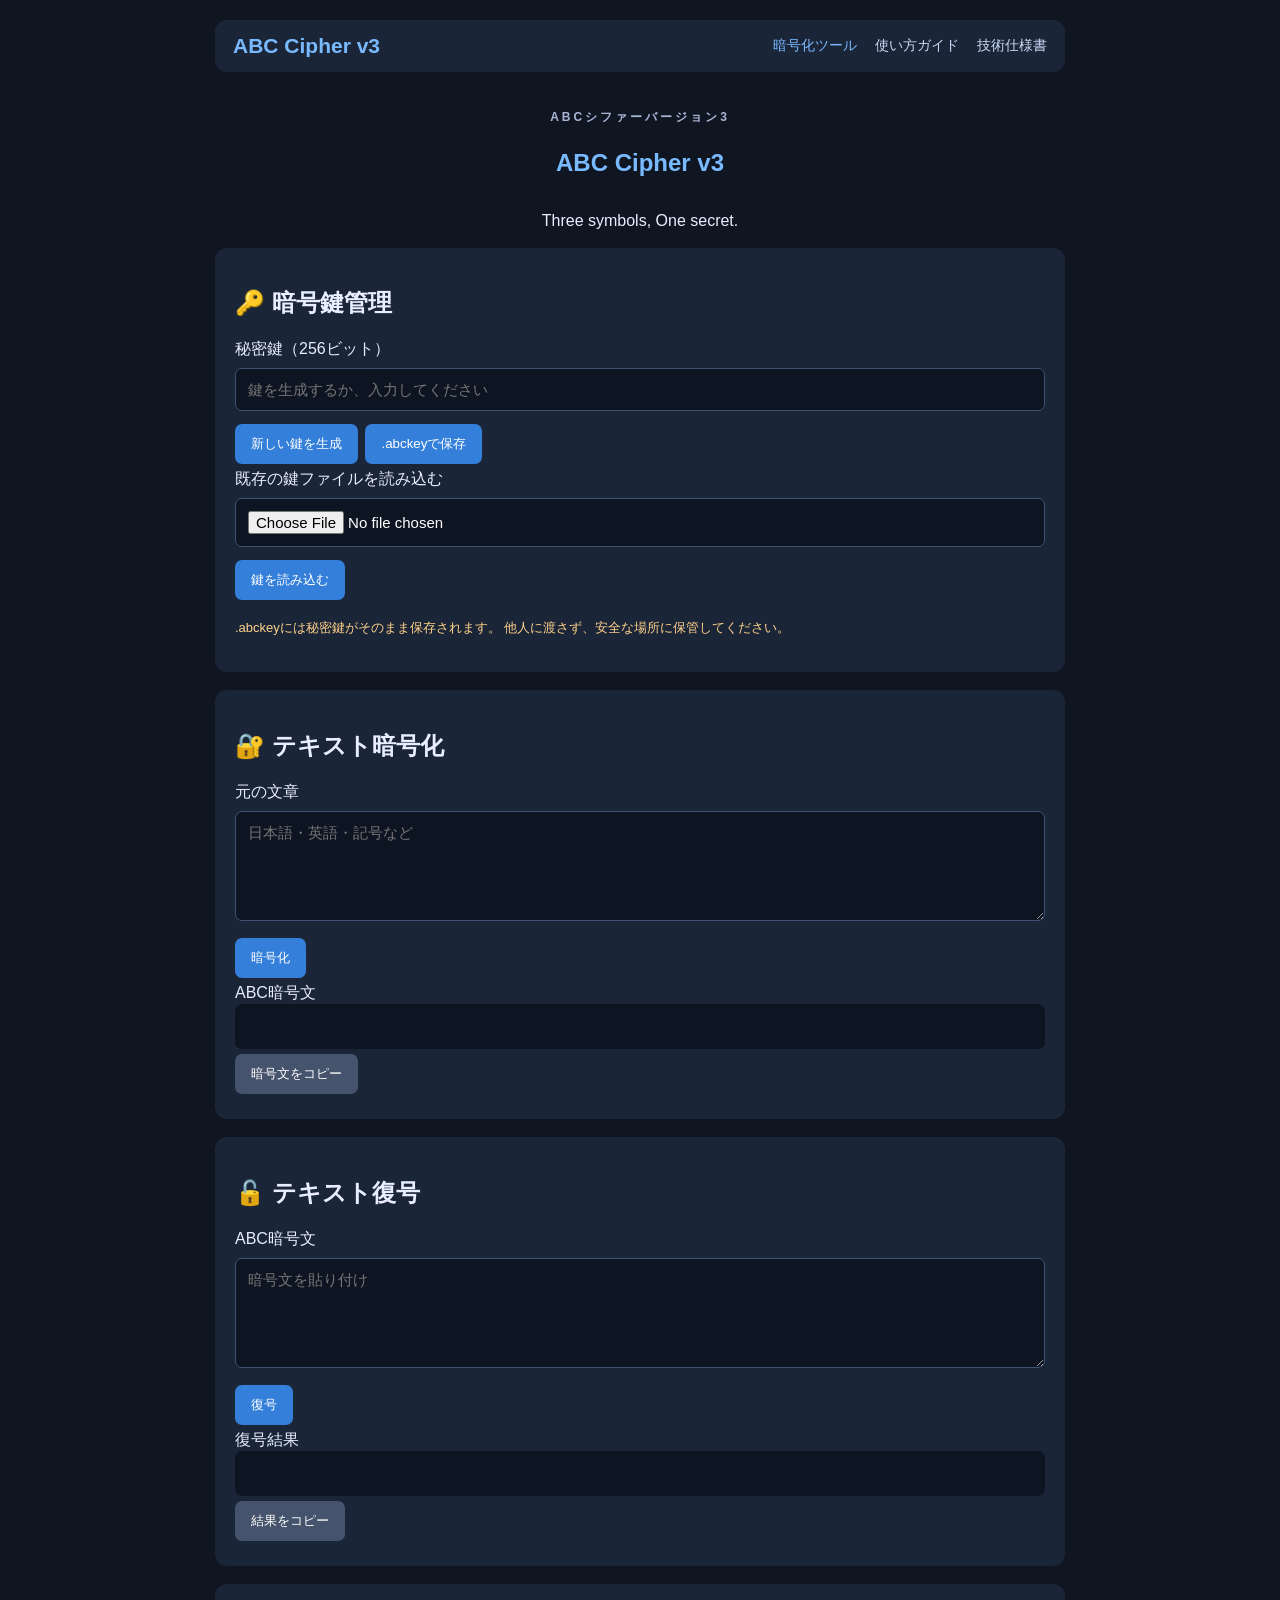
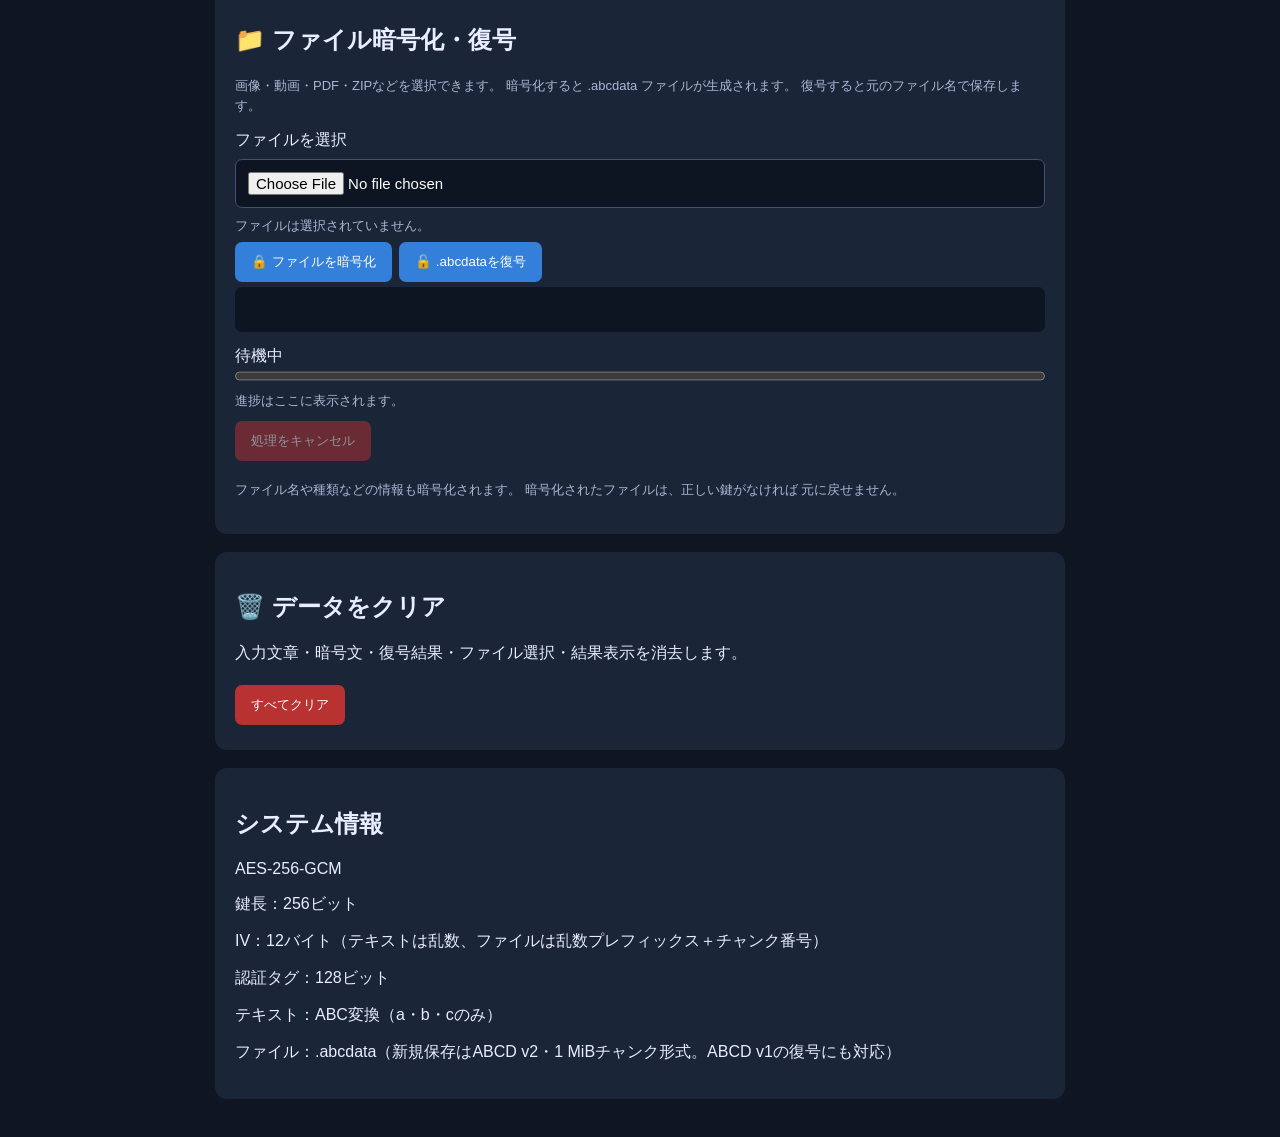
==== index.html @ d38ad551 "Update index.html" ====
<!DOCTYPE html>
<html lang="ja">
<head>
<meta charset="UTF-8">
<meta name="viewport" content="width=device-width, initial-scale=1">

<!----------
外部ファイル読み込み（上から順にCSS、JavaScript）  
------------>
<link rel="stylesheet" href="style.css">
<script src="script.js" defer></script><!--deferはHTMLの読み込みを妨げない。あとで読む-->
  
<title>ABC Cipher v3</title>
  
</head>

<body>
  <header>
    <div class="header-inner">
      <a href="index.html" class="site-logo">ABC Cipher v3</a>

      <nav class="main-nav" aria-label="メインメニュー">
        <a href="index.html" aria-current="page">暗号化ツール</a>
        <a href="guide.html">使い方ガイド</a>
        <a href="specification.html">技術仕様書</a>
      </nav>
    </div>
  </header>
  
<main>
<section class="page-heading">
<p class="eyebrow">ABCシファーバージョン3</p>
<h1>ABC Cipher v3</h1>
</section>
<p style="text-align:center">
Three symbols, One secret.
</p>
  
<div class="panel">
  <h2>🔑 暗号鍵管理</h2>

  <label for="key">秘密鍵（256ビット）</label>
  <input id="key" type="password"
         placeholder="鍵を生成するか、入力してください"
         autocomplete="off"
         spellcheck="false">

  <button onclick="generateKey()">新しい鍵を生成</button>
  <button onclick="saveKey()">.abckeyで保存</button>
<br>
  <label for="keyFile">既存の鍵ファイルを読み込む</label>
  <input id="keyFile" type="file" accept=".abckey">

  <button onclick="loadKey()">鍵を読み込む</button>

  <p class="note warning">
    .abckeyには秘密鍵がそのまま保存されます。
    他人に渡さず、安全な場所に保管してください。
  </p>
</div>

<div class="panel">
  <h2>🔐 テキスト暗号化</h2>

  <label for="plain">元の文章</label>
  <textarea id="plain"
    placeholder="日本語・英語・記号など"></textarea>

  <button onclick="encryptText()">暗号化</button>
<br>
  <label>ABC暗号文</label>
  <div id="encrypted" class="result"></div>

  <button onclick="copyText('encrypted')"
          class="secondary">暗号文をコピー</button>
</div>

<div class="panel">
  <h2>🔓 テキスト復号</h2>

  <label for="cipher">ABC暗号文</label>
  <textarea id="cipher"
    placeholder="暗号文を貼り付け"></textarea>

  <button onclick="decryptText()">復号</button>
<br>
  <label>復号結果</label>
  <div id="decrypted" class="result"></div>

  <button onclick="copyText('decrypted')"
          class="secondary">結果をコピー</button>
</div>

<div class="panel">
  <h2>📁 ファイル暗号化・復号</h2>

  <p class="note">
    画像・動画・PDF・ZIPなどを選択できます。
    暗号化すると .abcdata ファイルが生成されます。
    復号すると元のファイル名で保存します。
  </p>

  <label for="fileInput">ファイルを選択</label>
  <input id="fileInput" type="file">

  <div id="fileInfo" class="note">
    ファイルは選択されていません。
  </div>

  <button id="encryptFileButton"
          onclick="encryptFile()">
    🔒 ファイルを暗号化
  </button>

  <button id="decryptFileButton"
          onclick="decryptFile()">
    🔓 .abcdataを復号
  </button>

  <div id="fileResult" class="result"></div>

  <div class="progress-card" aria-live="polite">
    <label id="fileProgressLabel" for="fileProgress">待機中</label>
    <progress id="fileProgress" max="100" value="0"></progress>
    <p id="fileProgressDetail" class="progress-detail">進捗はここに表示されます。</p>
    <button id="cancelFileButton" class="danger" onclick="cancelFileOperation()" disabled>
      処理をキャンセル
    </button>
  </div>

  <p class="note">
    ファイル名や種類などの情報も暗号化されます。
    暗号化されたファイルは、正しい鍵がなければ
    元に戻せません。
  </p>
</div>

<div class="panel">
  <h2>🗑️ データをクリア</h2>

  <p>入力文章・暗号文・復号結果・ファイル選択・結果表示を消去します。</p>

  <button class="danger" onclick="clearAll()">
    すべてクリア
  </button>
</div>

<div class="panel">
  <h2>システム情報</h2>
  <p>AES-256-GCM</p>
  <p>鍵長：256ビット</p>
  <p>IV：12バイト（テキストは乱数、ファイルは乱数プレフィックス＋チャンク番号）</p>
  <p>認証タグ：128ビット</p>
  <p>テキスト：ABC変換（a・b・cのみ）</p>
  <p>ファイル：.abcdata（新規保存はABCD v2・1 MiBチャンク形式。ABCD v1の復号にも対応）</p>
  <p id="status" class="status" role="status"></p>
</div>

</main>
</body>
</html>
---- style.css ----
* { box-sizing: border-box; }

body {
  margin: 0;
  padding: 20px;
  background: #101522;
  color: #e8edff;
  font-family: sans-serif;
}

main { max-width: 850px; margin: auto; }

h1 { color: #79baff; text-align: center; }

.panel {
  background: #1b2538;
  border-radius: 12px;
  padding: 20px;
  margin: 18px 0;
}

input, textarea {
  width: 100%;
  padding: 12px;
  border-radius: 7px;
  border: 1px solid #405271;
  background: #0d1422;
  color: white;
  font-size: 15px;
  margin: 8px 0;
}

input[type="file"] { max-width: 100%; }

textarea {
  min-height: 110px;
  resize: vertical;
}

button {
  padding: 11px 16px;
  margin: 5px 3px 5px 0;
  border: 0;
  border-radius: 7px;
  background: #347fda;
  color: white;
  cursor: pointer;
}

button:hover { background: #559cf1; }
button:disabled { opacity: .5; cursor: wait; }
.danger { background: #b83232; }
.secondary { background: #46536c; }

.result {
  background: #0d1422;
  border-radius: 7px;
  padding: 12px;
  min-height: 45px;
  overflow-wrap: anywhere;
  white-space: pre-wrap;
}

.note {
  color: #aab6d5;
  font-size: 13px;
  line-height: 1.6;
}

.status {
  color: #85dba9;
  overflow-wrap: anywhere;
  white-space: pre-wrap;
}

.warning {
  color: #ffd28a;
}

.progress-card { margin: 14px 0; }
.progress-card progress { width: 100%; height: 18px; accent-color: #67b4ff; }
.progress-detail { margin: 6px 0; color: #aab6d5; font-size: 13px; }


/* ===== ヘッダー ===== */

header {
  max-width: 850px;
  margin: 0 auto 30px;
  padding: 14px 18px;
  background: #1b2538;
  border-radius: 12px;
}

.header-inner {
  display: flex;
  align-items: center;
  justify-content: space-between;
  gap: 16px;
  flex-wrap: wrap;
}

.site-logo {
  color: #79baff;
  font-size: 21px;
  font-weight: bold;
  text-decoration: none;
}

.main-nav {
  display: flex;
  align-items: center;
  gap: 18px;
  flex-wrap: wrap;
}

.main-nav a {
  color: #cbd9f5;
  text-decoration: none;
  font-size: 14px;
}

.main-nav a:hover,
.main-nav a[aria-current="page"] {
  color: #79baff;
}


/* ===== ページタイトル ===== */

.page-heading {
  text-align: center;
  margin: 35px 0;
}

.page-heading h1 {
  margin-bottom: 12px;
}

.page-heading p {
  color: #aab6d5;
  line-height: 1.8;
}

.eyebrow {
  color: #79baff;
  font-size: 12px;
  font-weight: bold;
  letter-spacing: 3px;
}


/* ===== 目次 ===== */

.toc {
  background: #1b2538;
  border: 1px solid #34435f;
  border-radius: 12px;
  padding: 20px 25px;
  margin: 25px 0;
}

.toc h2 {
  color: #79baff;
  margin-top: 0;
  font-size: 20px;
}

.toc ol {
  padding-left: 25px;
  margin-bottom: 0;
}

.toc li {
  margin: 10px 0;
  color: #aab6d5;
}

.toc a {
  color: #d5e3ff;
  text-decoration: none;
}

.toc a:hover {
  color: #79baff;
  text-decoration: underline;
}


/* ===== 説明セクション ===== */

.guide-section {
  background: #1b2538;
  border-radius: 12px;
  padding: 22px;
  margin: 20px 0;
  line-height: 1.8;
  scroll-margin-top: 20px;
}

.guide-section h2 {
  color: #79baff;
  font-size: 21px;
  margin-top: 0;
  padding-bottom: 10px;
  border-bottom: 1px solid #34435f;
}

.guide-section h3 {
  color: #cbd9f5;
  font-size: 17px;
  margin-top: 24px;
}

.guide-section p,
.guide-section li {
  color: #d0d9ed;
}

.guide-section li {
  margin: 8px 0;
}

.guide-section code {
  background: #0d1422;
  color: #91caff;
  padding: 3px 6px;
  border-radius: 5px;
  font-family: monospace;
}


/* ===== 注意書き ===== */

.notice {
  background: #302b24;
  border-left: 4px solid #e6ad55;
  border-radius: 6px;
  padding: 12px 15px;
  color: #ffd28a !important;
  margin: 18px 0;
}


/* ===== トラブルシューティング ===== */

.trouble-item {
  background: #141e30;
  border-radius: 8px;
  padding: 14px 17px;
  margin: 14px 0;
}

.trouble-item h3 {
  color: #91caff;
  margin: 0 0 8px;
}

.trouble-item p {
  margin: 0;
}


/* ===== 仕様書への案内 ===== */

.more-info {
  background: #1b2538;
  border: 1px solid #405271;
  border-radius: 12px;
  padding: 25px;
  margin: 30px 0;
  text-align: center;
}

.more-info h2 {
  color: #79baff;
}

.more-info p {
  color: #aab6d5;
  line-height: 1.8;
}

.button {
  display: inline-block;
  padding: 11px 20px;
  margin-top: 10px;
  border-radius: 7px;
  background: #347fda;
  color: white;
  text-decoration: none;
  transition: background .2s;
}

.button:hover {
  background: #559cf1;
}


/* ===== フッター ===== */

footer {
  max-width: 850px;
  margin: 40px auto 0;
  padding: 20px 10px;
  border-top: 1px solid #34435f;
  text-align: center;
  color: #8291b2;
  font-size: 13px;
}

footer a {
  color: #79baff;
  text-decoration: none;
}

footer a:hover {
  text-decoration: underline;
}


/* ===== スマートフォン対応 ===== */

@media (max-width: 600px) {
  body {
    padding: 12px;
  }

  header {
    padding: 14px;
  }

  .header-inner {
    flex-direction: column;
    align-items: flex-start;
  }

  .main-nav {
    gap: 14px;
  }

  .page-heading {
    margin: 25px 0;
  }

  .guide-section {
    padding: 17px;
  }

  .guide-section h2 {
    font-size: 19px;
  }

  .toc {
    padding: 17px;
  }
}
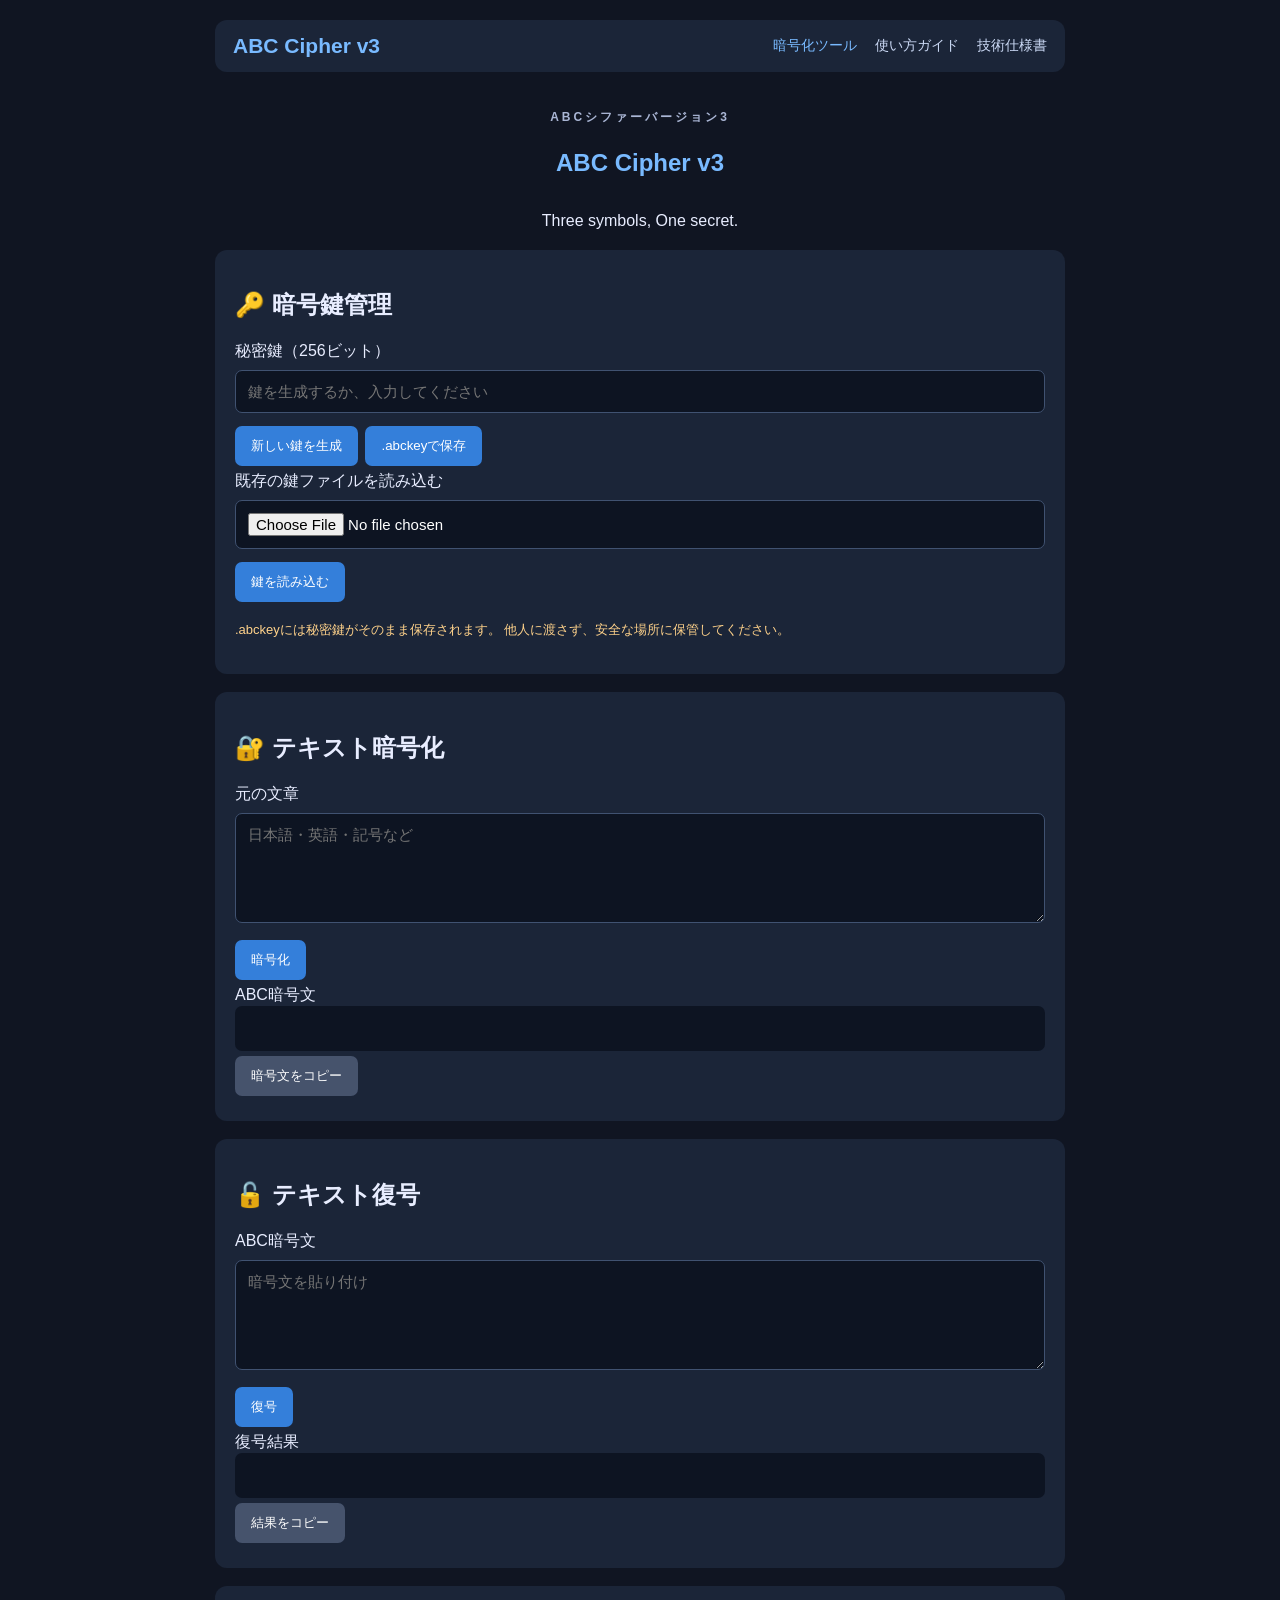
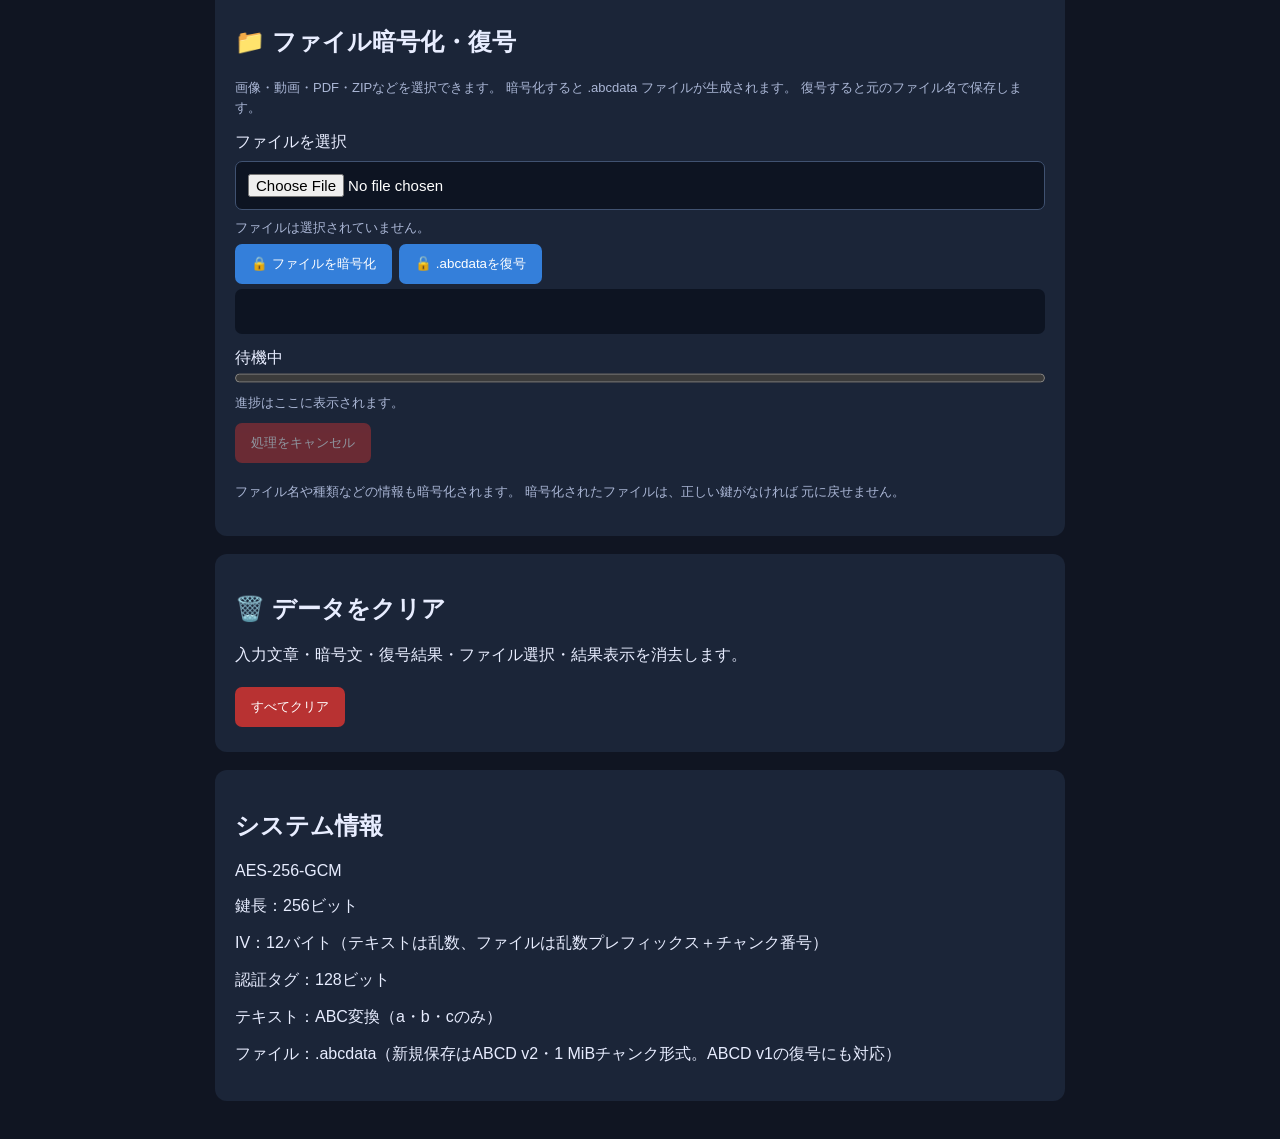
==== commit b3d45033: "Update index.html" ====
--- a/index.html
+++ b/index.html
@@ -5,9 +5,11 @@
 <meta name="viewport" content="width=device-width, initial-scale=1">
 
 <!----------
-外部ファイル読み込み（上から順にCSS、JavaScript）  
+外部ファイル読み込み（上から順にCSS、favicon、マニフェスト、JavaScript）  
 ------------>
 <link rel="stylesheet" href="style.css">
+<link rel="icon" href="icons/icon-512.png">
+<link rel="manifest" href="manifest.json">
 <script src="script.js" defer></script><!--deferはHTMLの読み込みを妨げない。あとで読む-->
   
 <title>ABC Cipher v3</title>
@@ -15,6 +17,11 @@
 </head>
 
 <body>
+<div id="loading-indicator"
+     role="progressbar"
+     aria-label="ページ読み込み中"
+     aria-hidden="false">
+</div>
   <header>
     <div class="header-inner">
       <a href="index.html" class="site-logo">ABC Cipher v3</a>
@@ -35,6 +42,16 @@
 <p style="text-align:center">
 Three symbols, One secret.
 </p>
+
+<!-- PWAインストールボタン -->
+<div class="install-area">
+  <button id="install-button" type="button" hidden>
+    <span aria-hidden="true">⬇</span>
+    ABC Cipherをインストール
+  </button>
+
+  <p id="install-message" class="note" aria-live="polite"></p>
+</div>
   
 <div class="panel">
   <h2>🔑 暗号鍵管理</h2>
--- a/style.css
+++ b/style.css
@@ -355,3 +355,80 @@
     padding: 17px;
   }
 }
+
+/* ===== PWAインストール ===== */
+
+.install-area {
+  text-align: center;
+  margin: 20px 0;
+}
+
+#install-button {
+  background: #347fda;
+  font-size: 16px;
+  font-weight: bold;
+  padding: 13px 22px;
+  border: 1px solid #79baff;
+  box-shadow: 0 4px 15px rgba(52, 127, 218, 0.25);
+}
+
+#install-button:hover {
+  background: #559cf1;
+  transform: translateY(-1px);
+}
+
+#install-button[hidden] {
+  display: none;
+}
+
+#install-message {
+  margin-top: 8px;
+}
+
+/* ===== ページ読み込みインジケーター ===== */
+
+#loading-indicator {
+  position: fixed;
+  top: 0;
+  left: 0;
+  width: 100%;
+  height: 3px;
+  background: transparent;
+  z-index: 9999;
+  overflow: hidden;
+  opacity: 0;
+  transition: opacity .2s;
+  pointer-events: none;
+}
+
+#loading-indicator.active {
+  opacity: 1;
+}
+
+#loading-indicator::after {
+  content: "";
+  display: block;
+  width: 35%;
+  height: 100%;
+  background: #79baff;
+  box-shadow: 0 0 10px #79baff;
+  animation: loading-slide 1.2s ease-in-out infinite;
+}
+
+@keyframes loading-slide {
+  0% {
+    transform: translateX(-110%);
+  }
+
+  100% {
+    transform: translateX(300%);
+  }
+}
+
+/* 動きを減らす設定を使っている場合 */
+@media (prefers-reduced-motion: reduce) {
+  #loading-indicator::after {
+    animation: none;
+    width: 100%;
+  }
+}
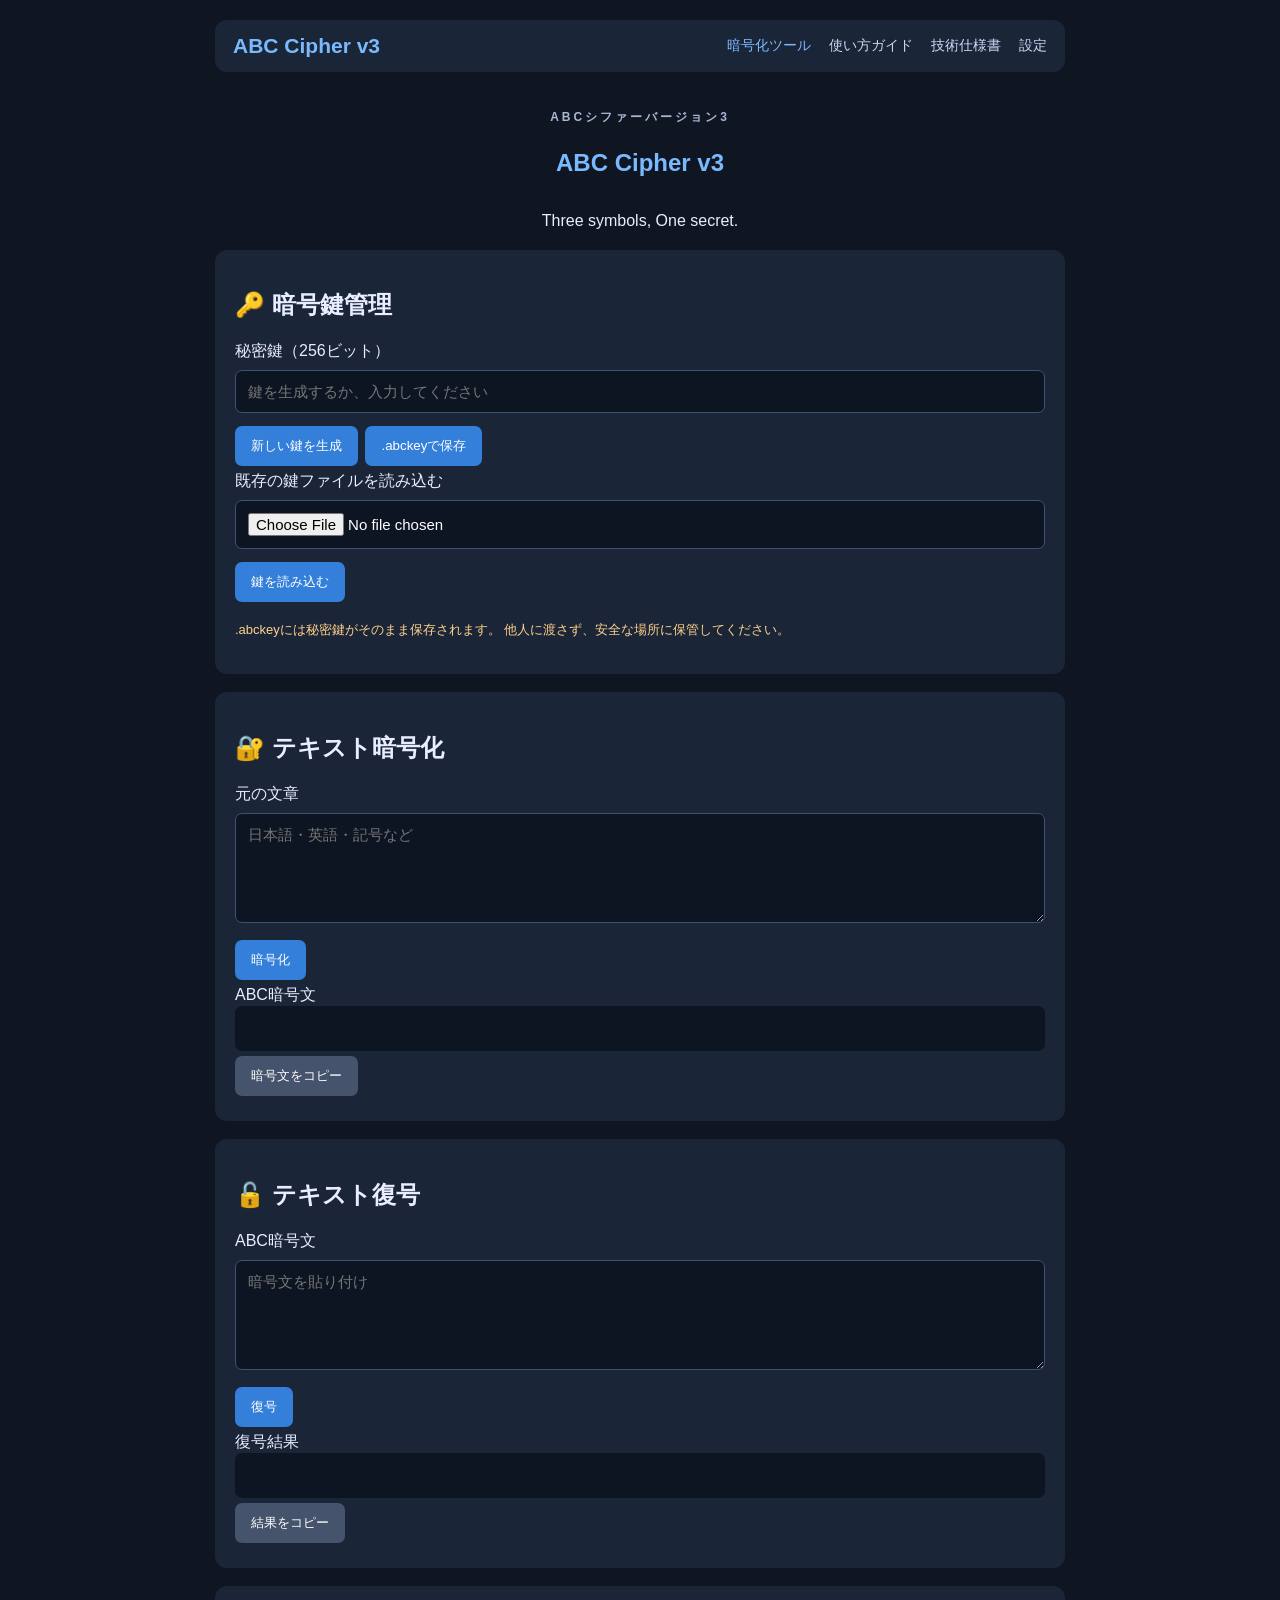
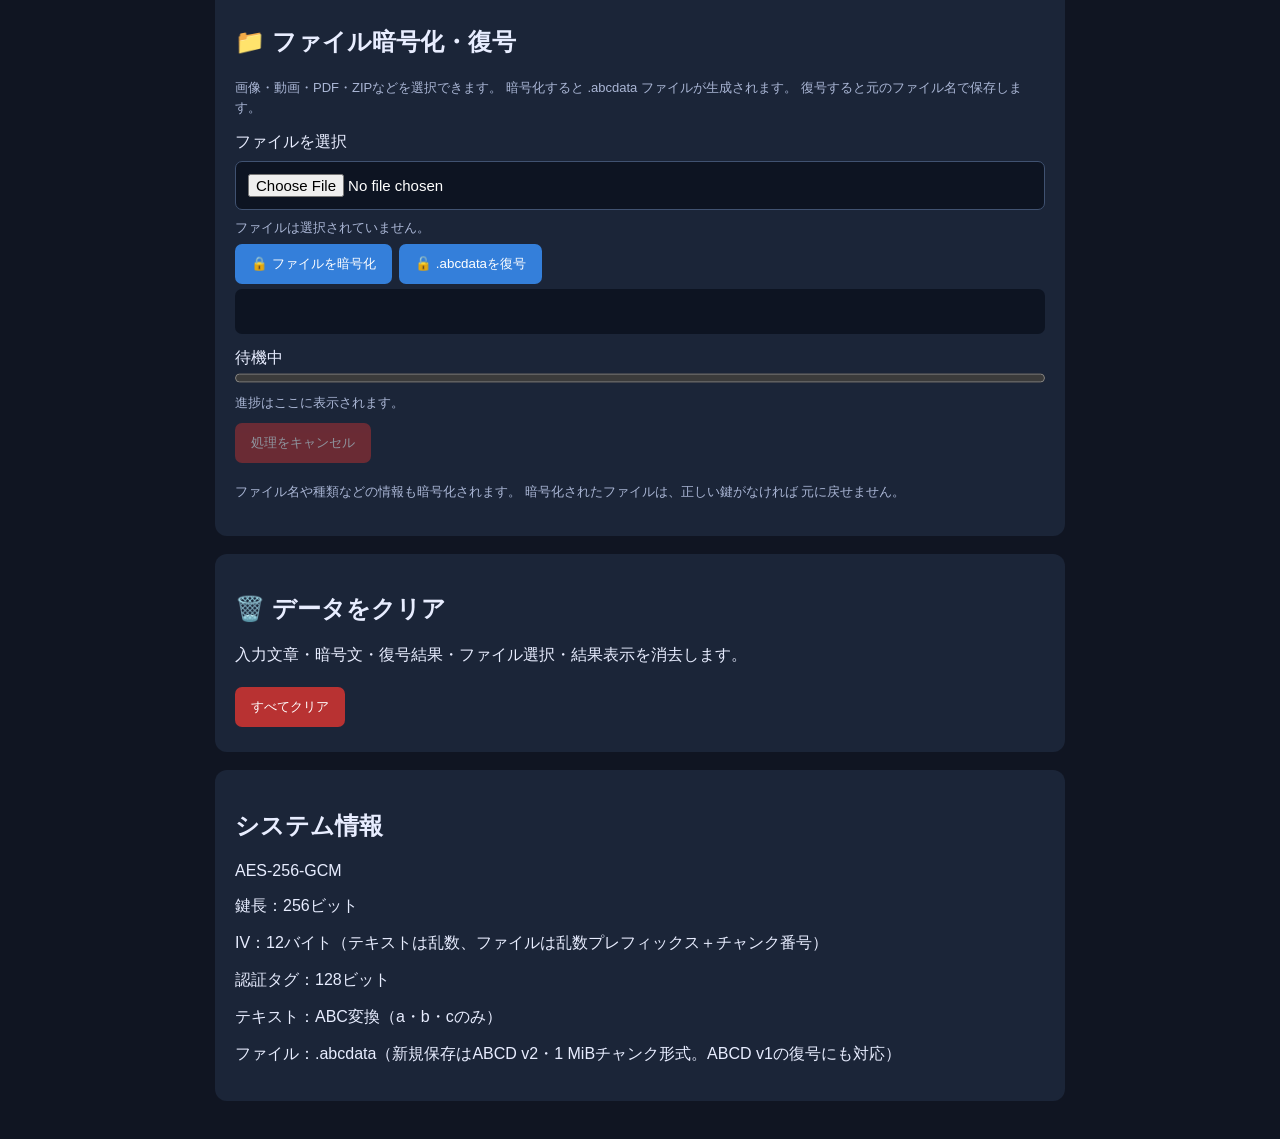
==== commit 34a0d66c: "Update index.html" ====
--- a/index.html
+++ b/index.html
@@ -5,12 +5,13 @@
 <meta name="viewport" content="width=device-width, initial-scale=1">
 
 <!----------
-外部ファイル読み込み（上から順にCSS、favicon、マニフェスト、JavaScript）  
+外部ファイル読み込み（上から順にCSS、favicon、マニフェスト、暗号・復号化、設定）  
 ------------>
 <link rel="stylesheet" href="style.css">
 <link rel="icon" href="icons/icon-512.png">
 <link rel="manifest" href="manifest.json">
 <script src="script.js" defer></script><!--deferはHTMLの読み込みを妨げない。あとで読む-->
+<script src="settings.js" defer></script>
   
 <title>ABC Cipher v3</title>
   
@@ -30,6 +31,7 @@
         <a href="index.html" aria-current="page">暗号化ツール</a>
         <a href="guide.html">使い方ガイド</a>
         <a href="specification.html">技術仕様書</a>
+        <a href="settings.html">設定</a>
       </nav>
     </div>
   </header>
--- a/style.css
+++ b/style.css
@@ -1,19 +1,45 @@
+:root {
+  --accent-color: #79baff;
+  --base-font-size: 16px;
+}
+
+:root[data-theme="dark"] {
+  --background-color: #101522;
+  --panel-color: #1b2538;
+  --text-color: #e8edff;
+  --input-background: #0d1422;
+}
+
+:root[data-theme="light"] {
+  --background-color: #edf2fa;
+  --panel-color: #ffffff;
+  --text-color: #17243a;
+  --input-background: #f5f7fb;
+}
+
+:root[data-animations="off"] *,
+:root[data-animations="off"] *::before,
+:root[data-animations="off"] *::after {
+  animation: none !important;
+  transition: none !important;
+}
+
 * { box-sizing: border-box; }
 
 body {
   margin: 0;
   padding: 20px;
-  background: #101522;
-  color: #e8edff;
+  background: var(--background-color);
+  color: var(--text-color);
   font-family: sans-serif;
 }
 
 main { max-width: 850px; margin: auto; }
 
-h1 { color: #79baff; text-align: center; }
+h1 { color: var(--accent-color); text-align: center; }
 
 .panel {
-  background: #1b2538;
+  background: var(--panel-color);
   border-radius: 12px;
   padding: 20px;
   margin: 18px 0;
@@ -24,7 +50,7 @@
   padding: 12px;
   border-radius: 7px;
   border: 1px solid #405271;
-  background: #0d1422;
+  background: var(--input-background);
   color: white;
   font-size: 15px;
   margin: 8px 0;
@@ -53,7 +79,7 @@
 .secondary { background: #46536c; }
 
 .result {
-  background: #0d1422;
+  background: var(--input-background);
   border-radius: 7px;
   padding: 12px;
   min-height: 45px;
@@ -88,7 +114,7 @@
   max-width: 850px;
   margin: 0 auto 30px;
   padding: 14px 18px;
-  background: #1b2538;
+  background: var(--panel-color);
   border-radius: 12px;
 }
 
@@ -101,7 +127,7 @@
 }
 
 .site-logo {
-  color: #79baff;
+  color: var(--accent-color);
   font-size: 21px;
   font-weight: bold;
   text-decoration: none;
@@ -122,7 +148,7 @@
 
 .main-nav a:hover,
 .main-nav a[aria-current="page"] {
-  color: #79baff;
+  color: var(--accent-color);
 }
 
 
@@ -143,7 +169,7 @@
 }
 
 .eyebrow {
-  color: #79baff;
+  color: var(--accent-color);
   font-size: 12px;
   font-weight: bold;
   letter-spacing: 3px;
@@ -153,7 +179,7 @@
 /* ===== 目次 ===== */
 
 .toc {
-  background: #1b2538;
+  background: var(--panel-color);
   border: 1px solid #34435f;
   border-radius: 12px;
   padding: 20px 25px;
@@ -161,7 +187,7 @@
 }
 
 .toc h2 {
-  color: #79baff;
+  color: var(--accent-color);
   margin-top: 0;
   font-size: 20px;
 }
@@ -182,7 +208,7 @@
 }
 
 .toc a:hover {
-  color: #79baff;
+  color: var(--accent-color);
   text-decoration: underline;
 }
 
@@ -190,7 +216,7 @@
 /* ===== 説明セクション ===== */
 
 .guide-section {
-  background: #1b2538;
+  background: var(--panel-color);
   border-radius: 12px;
   padding: 22px;
   margin: 20px 0;
@@ -199,7 +225,7 @@
 }
 
 .guide-section h2 {
-  color: #79baff;
+  color: var(--accent-color);
   font-size: 21px;
   margin-top: 0;
   padding-bottom: 10px;
@@ -222,7 +248,7 @@
 }
 
 .guide-section code {
-  background: #0d1422;
+  background: var(--input-background);
   color: #91caff;
   padding: 3px 6px;
   border-radius: 5px;
@@ -264,7 +290,7 @@
 /* ===== 仕様書への案内 ===== */
 
 .more-info {
-  background: #1b2538;
+  background: var(--panel-color);
   border: 1px solid #405271;
   border-radius: 12px;
   padding: 25px;
@@ -273,7 +299,7 @@
 }
 
 .more-info h2 {
-  color: #79baff;
+  color: var(--accent-color);
 }
 
 .more-info p {
@@ -310,7 +336,7 @@
 }
 
 footer a {
-  color: #79baff;
+  color: var(--accent-color);
   text-decoration: none;
 }
 
@@ -368,7 +394,7 @@
   font-size: 16px;
   font-weight: bold;
   padding: 13px 22px;
-  border: 1px solid #79baff;
+  border: 1px solid var(--accent-color);
   box-shadow: 0 4px 15px rgba(52, 127, 218, 0.25);
 }
 
@@ -410,8 +436,8 @@
   display: block;
   width: 35%;
   height: 100%;
-  background: #79baff;
-  box-shadow: 0 0 10px #79baff;
+  background: var(--accent-color);
+  box-shadow: 0 0 10px var(--accent-color);
   animation: loading-slide 1.2s ease-in-out infinite;
 }
 
